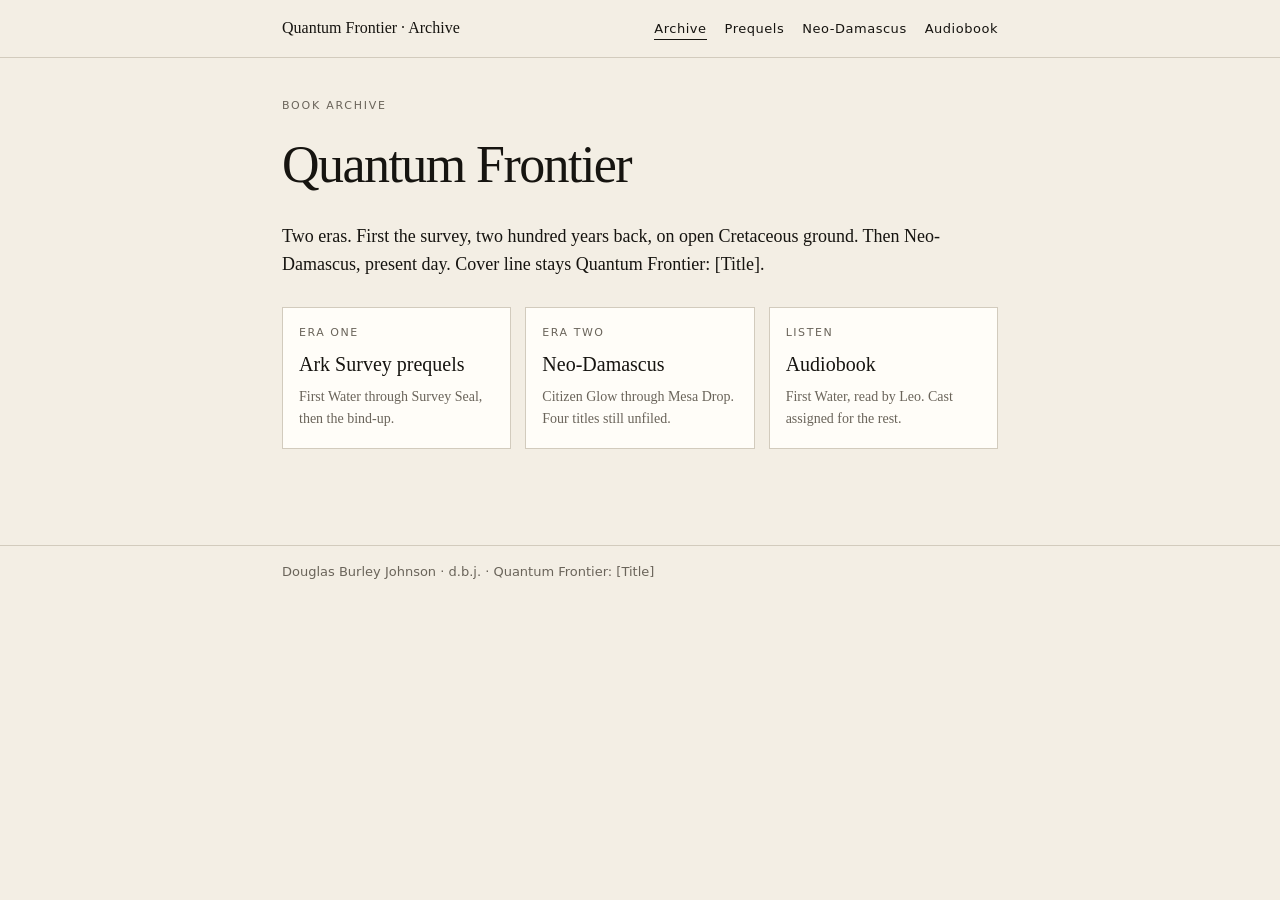
==== index.html @ 9fdbd6d7 "feat: Quantum Frontier archive with audiobook section" ====
<!doctype html>
<html lang="en">
<head>
  <meta charset="utf-8" />
  <meta name="viewport" content="width=device-width, initial-scale=1" />
  <title>Quantum Frontier · Archive</title>
  <meta name="description" content="Quantum Frontier book archive and audiobook by Douglas Burley Johnson." />
  <link rel="stylesheet" href="/styles.css" />
</head>
<body>
  <header class="site">
    <div class="wrap">
      <a class="mark" href="/"><strong>Quantum Frontier</strong> · Archive</a>
      <nav>
        <a href="/" aria-current="page">Archive</a>
        <a href="/prequels">Prequels</a>
        <a href="/neo-damascus">Neo-Damascus</a>
        <a href="/listen">Audiobook</a>
      </nav>
    </div>
  </header>
  <main>
    <div class="wrap">
      <p class="kicker">Book archive</p>
      <h1>Quantum Frontier</h1>
      <p class="lede">Two eras. First the survey, two hundred years back, on open Cretaceous ground. Then Neo-Damascus, present day. Cover line stays Quantum Frontier: [Title].</p>
      <div class="grid">
        <a class="card" href="/prequels">
          <div class="num">Era one</div>
          <h2>Ark Survey prequels</h2>
          <p>First Water through Survey Seal, then the bind-up.</p>
        </a>
        <a class="card" href="/neo-damascus">
          <div class="num">Era two</div>
          <h2>Neo-Damascus</h2>
          <p>Citizen Glow through Mesa Drop. Four titles still unfiled.</p>
        </a>
        <a class="card" href="/listen">
          <div class="num">Listen</div>
          <h2>Audiobook</h2>
          <p>First Water, read by Leo. Cast assigned for the rest.</p>
        </a>
      </div>
    </div>
  </main>
  <footer class="site">
    <div class="wrap">Douglas Burley Johnson · d.b.j. · Quantum Frontier: [Title]</div>
  </footer>
</body>
</html>
---- styles.css ----
/* Quantum Frontier — field archive */
:root{
  --paper:#f3eee4;
  --ink:#161410;
  --mute:#6a645a;
  --rule:#d2cbbd;
  --panel:#fffdf8;
}
*{box-sizing:border-box}
html,body{margin:0;padding:0;background:var(--paper);color:var(--ink);
  font-family:"Iowan Old Style","Palatino Linotype",Palatino,"Times New Roman",serif;line-height:1.55}
a{color:inherit}
.wrap{max-width:760px;margin:0 auto;padding:28px 22px 88px}
header.site{border-bottom:1px solid var(--rule)}
header.site .wrap,footer.site .wrap{display:flex;justify-content:space-between;align-items:baseline;gap:18px;flex-wrap:wrap;padding-top:16px;padding-bottom:16px}
header.site .wrap{max-width:760px}
.mark{text-decoration:none}
.mark strong{font-weight:500}
nav{display:flex;gap:18px;flex-wrap:wrap;font-family:ui-sans-serif,system-ui,sans-serif;font-size:13px;letter-spacing:.04em}
nav a{text-decoration:none;border-bottom:1px solid transparent}
nav a:hover,nav a[aria-current="page"]{border-bottom-color:var(--ink)}
.kicker,.series{letter-spacing:.16em;text-transform:uppercase;font-size:11px;color:var(--mute);font-family:ui-sans-serif,system-ui,sans-serif}
h1{font-weight:400;font-size:clamp(34px,7vw,52px);letter-spacing:-.03em;margin:10px 0 8px}
h2{font-weight:400}
.lede{font-size:18px;max-width:38em}
.grid{display:grid;gap:14px;margin:28px 0 8px}
@media(min-width:700px){.grid{grid-template-columns:1fr 1fr 1fr}}
.card{display:block;text-decoration:none;border:1px solid var(--rule);background:var(--panel);padding:16px 16px 18px}
.card .num{font-family:ui-sans-serif,system-ui,sans-serif;font-size:11px;letter-spacing:.14em;text-transform:uppercase;color:var(--mute)}
.card h2{font-size:20px;margin:8px 0 6px}
.card p{margin:0;color:var(--mute);font-size:14px}
.section{margin:42px 0}
.section h2{font-weight:400;font-size:12px;letter-spacing:.16em;text-transform:uppercase;font-family:ui-sans-serif,system-ui,sans-serif;color:var(--mute);border-top:1px solid var(--rule);padding-top:14px}
ol.catalog,ul.tracks{list-style:none;padding:0;margin:0}
.catalog li,.tracks li{display:grid;grid-template-columns:2.2rem 1fr auto;gap:12px;align-items:baseline;padding:12px 0;border-bottom:1px solid var(--rule)}
.n{font-family:ui-sans-serif,system-ui,sans-serif;font-size:12px;color:var(--mute)}
.title{font-size:18px}
.title a{text-decoration:none}
.title a:hover{border-bottom:1px solid var(--ink)}
.meta,.t{font-family:ui-sans-serif,system-ui,sans-serif;font-size:12px;color:var(--mute);text-align:right}
.soon{color:#8a8378;font-style:italic}
.note{color:var(--mute);font-size:14px}
footer.site{border-top:1px solid var(--rule);color:var(--mute);font-size:13px;font-family:ui-sans-serif,system-ui,sans-serif}
.player{background:var(--panel);border:1px solid var(--rule);padding:18px;margin:24px 0}
audio{width:100%;margin-top:10px}
table.cast{width:100%;border-collapse:collapse;font-size:15px}
table.cast th,table.cast td{text-align:left;padding:8px 0;border-bottom:1px solid var(--rule);vertical-align:baseline}
table.cast th{font-family:ui-sans-serif,system-ui,sans-serif;font-size:11px;letter-spacing:.12em;text-transform:uppercase;color:var(--mute);font-weight:500}
header.mast{border-bottom:1px solid var(--rule);padding-bottom:18px;margin-bottom:36px}
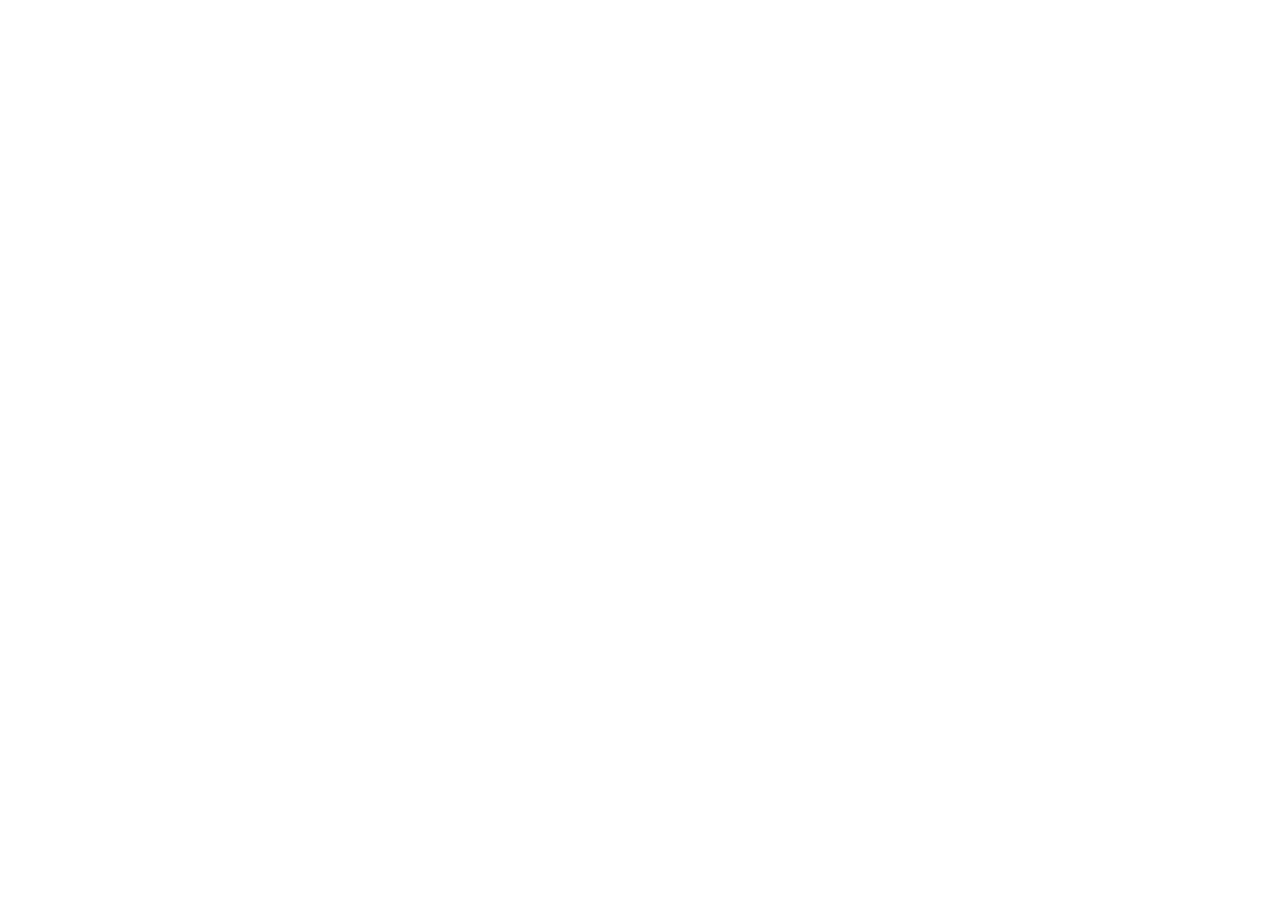
==== commit 31b047f1: "Repo retired. Archive lives at artistdbjohnson/book-archive." ====
--- a/index.html
+++ b/index.html
@@ -1,50 +1 @@
-<!doctype html>
-<html lang="en">
-<head>
-  <meta charset="utf-8" />
-  <meta name="viewport" content="width=device-width, initial-scale=1" />
-  <title>Quantum Frontier · Archive</title>
-  <meta name="description" content="Quantum Frontier book archive and audiobook by Douglas Burley Johnson." />
-  <link rel="stylesheet" href="/styles.css" />
-</head>
-<body>
-  <header class="site">
-    <div class="wrap">
-      <a class="mark" href="/"><strong>Quantum Frontier</strong> · Archive</a>
-      <nav>
-        <a href="/" aria-current="page">Archive</a>
-        <a href="/prequels">Prequels</a>
-        <a href="/neo-damascus">Neo-Damascus</a>
-        <a href="/listen">Audiobook</a>
-      </nav>
-    </div>
-  </header>
-  <main>
-    <div class="wrap">
-      <p class="kicker">Book archive</p>
-      <h1>Quantum Frontier</h1>
-      <p class="lede">Two eras. First the survey, two hundred years back, on open Cretaceous ground. Then Neo-Damascus, present day. Cover line stays Quantum Frontier: [Title].</p>
-      <div class="grid">
-        <a class="card" href="/prequels">
-          <div class="num">Era one</div>
-          <h2>Ark Survey prequels</h2>
-          <p>First Water through Survey Seal, then the bind-up.</p>
-        </a>
-        <a class="card" href="/neo-damascus">
-          <div class="num">Era two</div>
-          <h2>Neo-Damascus</h2>
-          <p>Citizen Glow through Mesa Drop. Four titles still unfiled.</p>
-        </a>
-        <a class="card" href="/listen">
-          <div class="num">Listen</div>
-          <h2>Audiobook</h2>
-          <p>First Water, read by Leo. Cast assigned for the rest.</p>
-        </a>
-      </div>
-    </div>
-  </main>
-  <footer class="site">
-    <div class="wrap">Douglas Burley Johnson · d.b.j. · Quantum Frontier: [Title]</div>
-  </footer>
-</body>
-</html>
+<!DOCTYPE html><meta http-equiv="refresh" content="0;url=https://book-archive-artistdbjohnsons-projects.vercel.app"><title>Moved</title><p>Moved to <a href="https://github.com/artistdbjohnson/book-archive">artistdbjohnson/book-archive</a>.</p>
